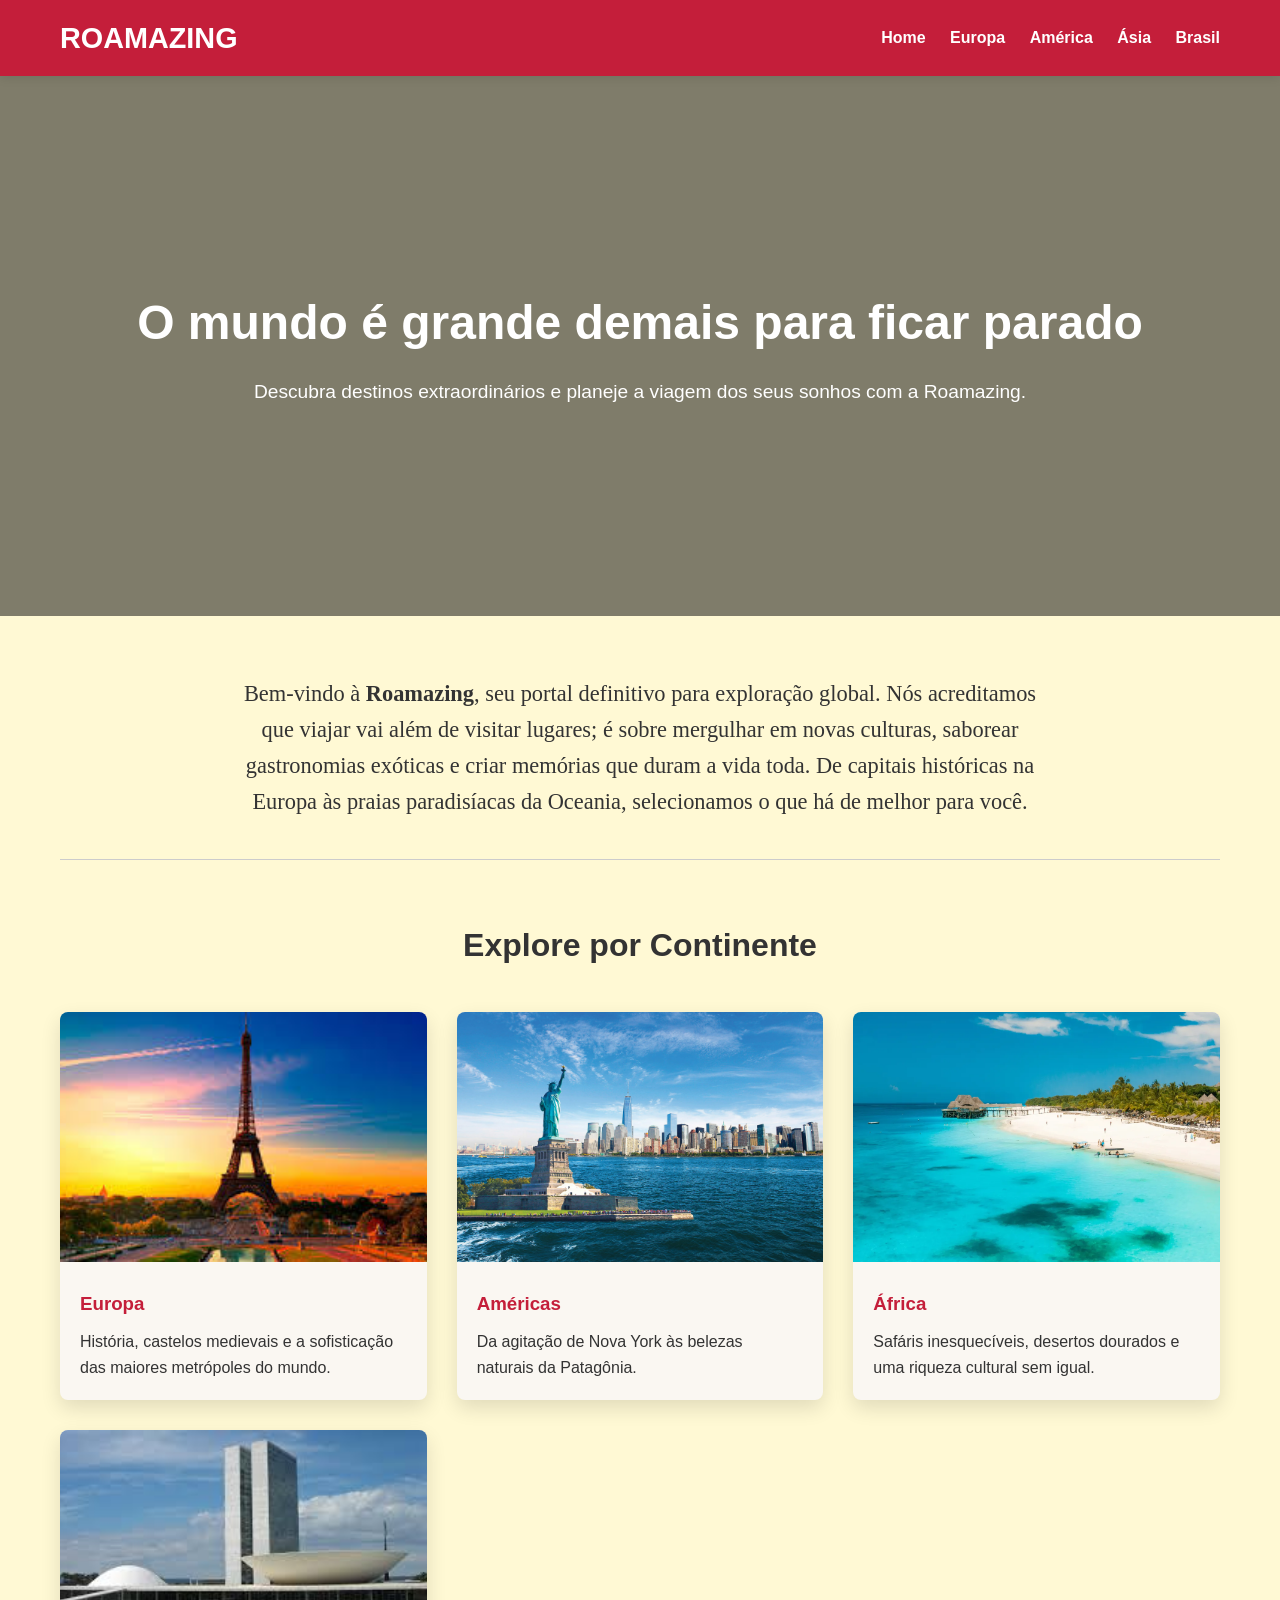
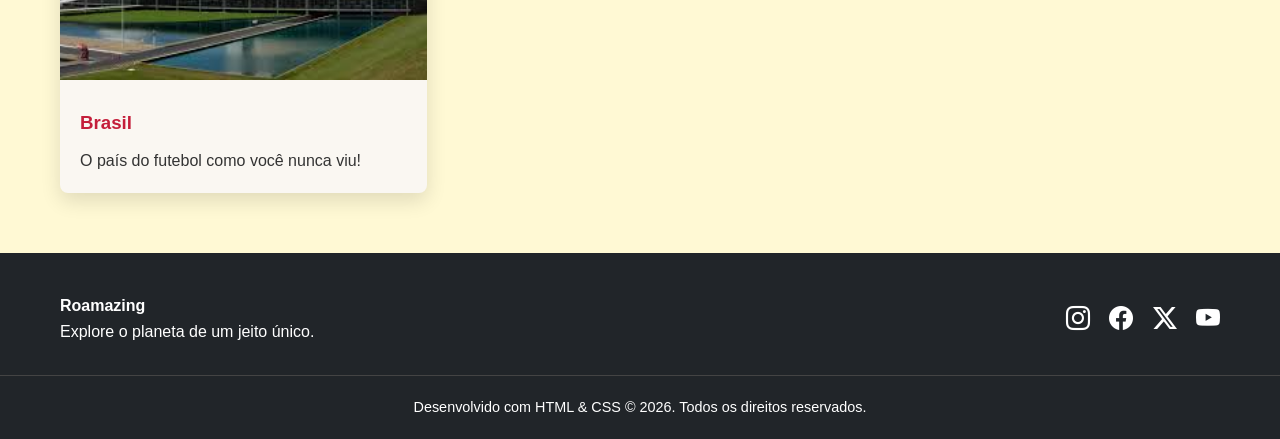
==== views/index.html @ d8ac1211 "criação da versão responsiva com CSS" ====
<!DOCTYPE html>
<html lang="pt-br">
<head>
    <meta charset="UTF-8">
    <meta name="viewport" content="width=device-width, initial-scale=1.0">
    <title>Roamazing | Explore o Mundo</title>
    <link rel="stylesheet" href="style.css">
    <link rel="stylesheet" href="https://cdn.jsdelivr.net/npm/bootstrap-icons@1.11.3/font/bootstrap-icons.min.css">
</head>
<body>

    <header class="main-header">
        <div class="header-container">
            <div class="logo-area">
                <h1 class="site-logo">Roamazing</h1>
            </div>
            <nav class="nav-menu">
                <a href="index.html">Home</a>
                <a href="destinos/europa/europa.html">Europa</a>
                <a href="#">América</a>
                <a href="#">Ásia</a>
                <a href="#">Brasil</a>
            </nav>
        </div>
    </header>

    <main>
        <section class="hero-banner">
            <div class="hero-content">
                <h2>O mundo é grande demais para ficar parado</h2>
                <p>Descubra destinos extraordinários e planeje a viagem dos seus sonhos com a Roamazing.</p>
            </div>
        </section>

        <section class="intro-section">
            <div class="container">
                <p class="intro-text">
                    Bem-vindo à <strong>Roamazing</strong>, seu portal definitivo para exploração global. 
                    Nós acreditamos que viajar vai além de visitar lugares; é sobre mergulhar em novas culturas, 
                    saborear gastronomias exóticas e criar memórias que duram a vida toda. De capitais históricas na Europa 
                    às praias paradisíacas da Oceania, selecionamos o que há de melhor para você.
                </p>
                <hr class="divider">
            </div>
        </section>

        <section class="continents-grid">
            <div class="container">
                <h2 class="section-title">Explore por Continente</h2>
                <div class="grid-layout">
                    
                    <article class="info-card">
                        <img src="./regions/europa/destinos/paris.jfif" alt="Europa">
                        <div class="card-content">
                            <h3>Europa</h3>
                            <p>História, castelos medievais e a sofisticação das maiores metrópoles do mundo.</p>
                        </div>
                    </article>

                    <article class="info-card">
                        <img src="./regions/america/destinos/ny.jpg" alt="América">
                        <div class="card-content">
                            <h3>Américas</h3>
                            <p>Da agitação de Nova York às belezas naturais da Patagônia.</p>
                        </div>
                    </article>

                    <article class="info-card">
                        <img src="./regions/africa/destinos/zanzibar.webp" alt="África">
                        <div class="card-content">
                            <h3>África</h3>
                            <p>Safáris inesquecíveis, desertos dourados e uma riqueza cultural sem igual.</p>
                        </div>
                    </article>

                    <article class="info-card">
                        <img src="./regions/brasil/destinos/brasilia.jpg" alt="Brasil">
                        <div class="card-content">
                            <h3>Brasil</h3>
                            <p>O país do futebol como você nunca viu!</p>
                        </div>
                    </article>

                </div>
            </div>
        </section>
    </main>

    <footer class="main-footer">
        <div class="container footer-grid">
            <div class="footer-info">
                <h4>Roamazing</h4>
                <p>Explore o planeta de um jeito único.</p>
            </div>
            <div class="footer-social">
                <a href="#"><i class="bi bi-instagram"></i></a>
                <a href="#"><i class="bi bi-facebook"></i></a>
                <a href="#"><i class="bi bi-twitter-x"></i></a>
                <a href="#"><i class="bi bi-youtube"></i></a>
            </div>
        </div>
        <div class="footer-bottom">
            <p>Desenvolvido com HTML & CSS &copy; 2026. Todos os direitos reservados.</p>
        </div>
    </footer>

</body>
</html>
---- views/style.css ----
/* RESET BÁSICO */
* {
    margin: 0;
    padding: 0;
    box-sizing: border-box;
}

body {
    background-color: #FFF9D4; /* O mesmo bege do seu código */
    font-family: 'Segoe UI', Tahoma, Geneva, Verdana, sans-serif;
    color: #333;
    line-height: 1.6;
}

.container {
    max-width: 1200px;
    margin: 0 auto;
    padding: 0 20px;
}

.main-header {
    background: #C41E3A; /* Vermelho cereja */
    position: sticky;
    top: 0;
    z-index: 1000;
    padding: 15px 0;
    box-shadow: 0 2px 10px rgba(0,0,0,0.1);
}

.header-container {
    display: flex;
    justify-content: space-between;
    align-items: center;
    max-width: 1200px;
    margin: 0 auto;
    padding: 0 20px;
}

.site-logo {
    color: white;
    font-size: 1.8rem;
    font-weight: bold;
    text-transform: uppercase;
}

.nav-menu a {
    color: white;
    text-decoration: none;
    margin-left: 20px;
    font-weight: bold;
    transition: color 0.3s;
}

.nav-menu a:hover {
    color: #ffcc00;
}

.hero-banner {
    height: 60vh;
    background: linear-gradient(rgba(0,0,0,0.5), rgba(0,0,0,0.5)), 
                url('https://images.unsplash.com/photo-1488085061387-422e29b40080?q=80&w=1500');
    background-size: cover;
    background-position: center;
    display: flex;
    align-items: center;
    justify-content: center;
    text-align: center;
    color: white;
}

.hero-content h2 {
    font-size: 3rem;
    margin-bottom: 15px;
}

.hero-content p {
    font-size: 1.2rem;
}

.intro-section {
    padding: 60px 0;
    text-align: center;
}

.intro-text {
    font-family: Georgia, serif;
    font-size: 1.4rem;
    max-width: 800px;
    margin: 0 auto;
}

.divider {
    margin-top: 40px;
    border: 0;
    border-top: 1px solid #ccc;
}

.continents-grid {
    padding-bottom: 60px;
}

.section-title {
    text-align: center;
    margin-bottom: 40px;
    font-size: 2rem;
}

.grid-layout {
    display: grid;
    grid-template-columns: repeat(auto-fit, minmax(300px, 1fr));
    gap: 30px;
}

.info-card {
    background: #faf7f2;
    border-radius: 8px;
    overflow: hidden;
    box-shadow: 0 8px 20px rgba(0,0,0,0.12);
    transition: transform 0.3s ease;
    cursor: pointer;
}

.info-card:hover {
    transform: scale(1.05);
}

.info-card img {
    width: 100%;
    height: 250px;
    object-fit: cover;
}

.card-content {
    padding: 20px;
}

.card-content h3 {
    margin-bottom: 10px;
    color: #C41E3A;
}

/* RODAPÉ */
.main-footer {
    background: #212529;
    color: white;
    padding: 40px 0 20px 0;
}

.footer-grid {
    display: flex;
    justify-content: space-between;
    align-items: center;
    flex-wrap: wrap;
    gap: 20px;
}

.footer-social a {
    color: white;
    font-size: 1.5rem;
    margin-left: 15px;
    transition: color 0.3s;
}

.footer-social a:hover {
    color: #ffc107;
}

.footer-bottom {
    text-align: center;
    margin-top: 30px;
    padding-top: 20px;
    border-top: 1px solid #444;
    font-size: 0.9rem;
}

<!--- MEDIA QUERIES P/ RESPONSIVIDADE --->
@media (max-width: 768px) {
    .header-container {
        flex-direction: column;
    }
    .nav-menu {
        margin-top: 15px;
    }
    .nav-menu a {
        margin: 0 10px;
    }
    .hero-content h2 {
        font-size: 2rem;
    }
}
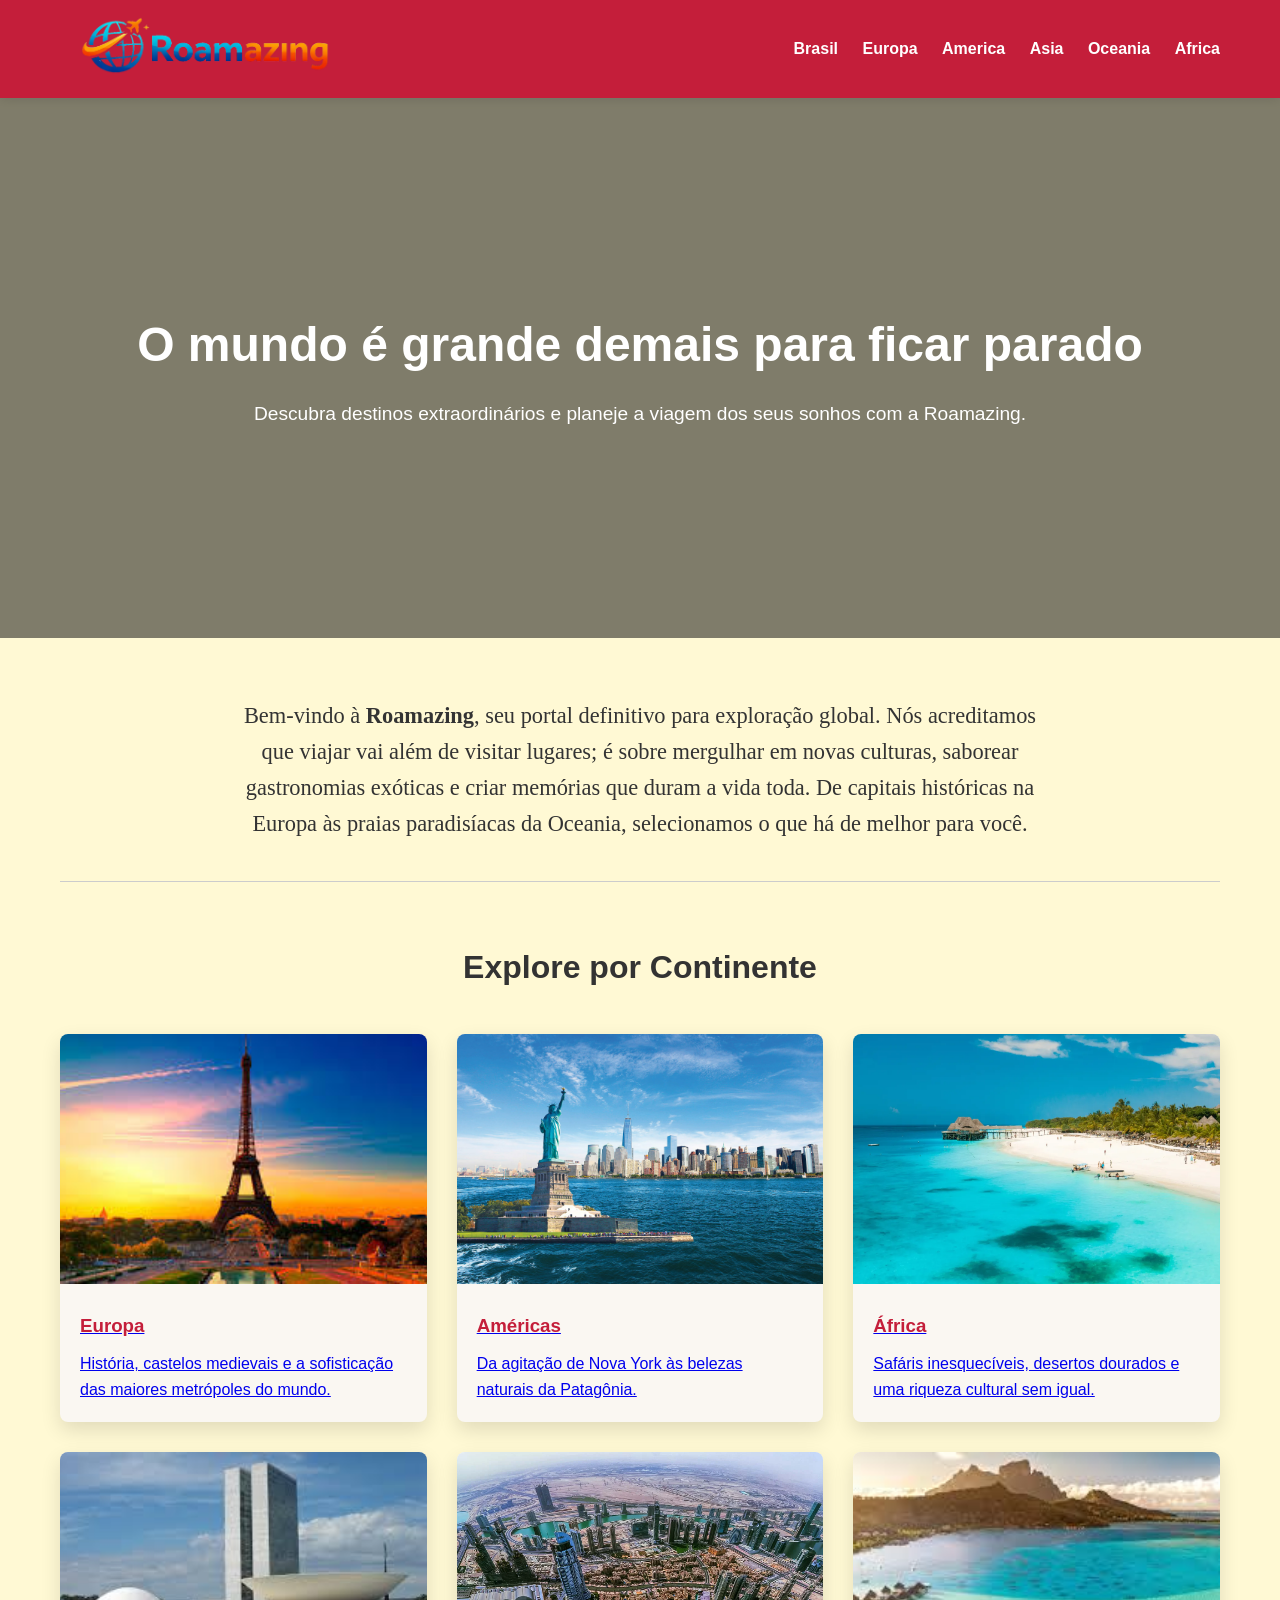
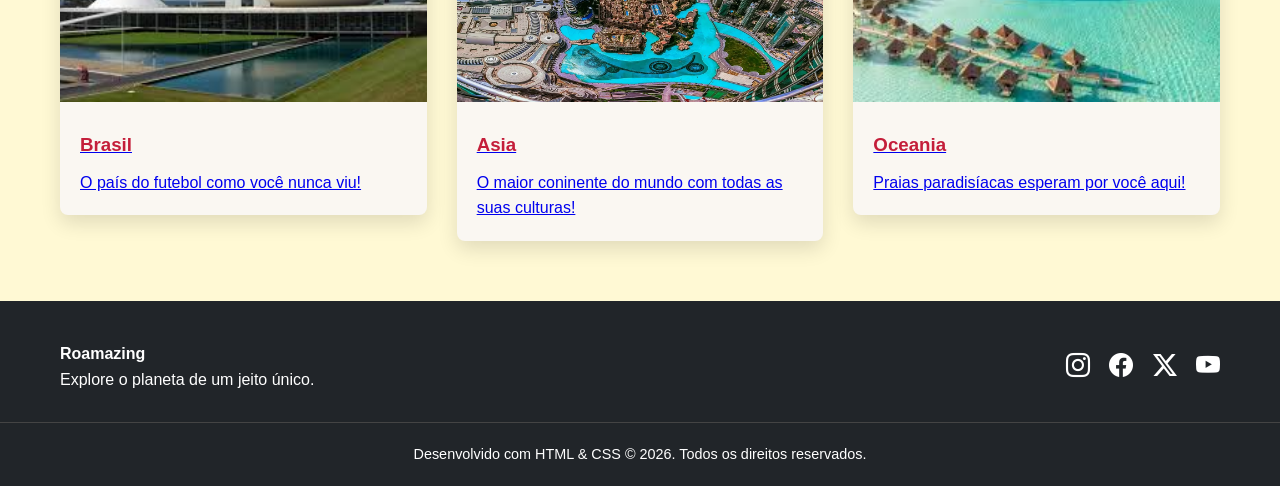
==== commit dbd18f80: "Atualização do README" ====
--- a/views/index.html
+++ b/views/index.html
@@ -1,5 +1,6 @@
 <!DOCTYPE html>
 <html lang="pt-br">
+
 <head>
     <meta charset="UTF-8">
     <meta name="viewport" content="width=device-width, initial-scale=1.0">
@@ -7,19 +8,19 @@
     <link rel="stylesheet" href="style.css">
     <link rel="stylesheet" href="https://cdn.jsdelivr.net/npm/bootstrap-icons@1.11.3/font/bootstrap-icons.min.css">
 </head>
+
 <body>
 
     <header class="main-header">
         <div class="header-container">
-            <div class="logo-area">
-                <h1 class="site-logo">Roamazing</h1>
-            </div>
+            <a href="../../index.html"><img src="../images/logoCompleta.png" class="logo"></a>
             <nav class="nav-menu">
-                <a href="index.html">Home</a>
-                <a href="destinos/europa/europa.html">Europa</a>
-                <a href="#">América</a>
-                <a href="#">Ásia</a>
-                <a href="#">Brasil</a>
+                <a href="regions/brasil/brasil.html">Brasil</a>
+                <a href="regions/europa/europa.html">Europa</a>
+                <a href="regions/america/america.html">America</a>
+                <a href="regions/asia/asia.html">Asia</a>
+                <a href="regions/oceania/oceania.html">Oceania</a>
+                <a href="regions/africa/africa.html">Africa</a>
             </nav>
         </div>
     </header>
@@ -35,9 +36,10 @@
         <section class="intro-section">
             <div class="container">
                 <p class="intro-text">
-                    Bem-vindo à <strong>Roamazing</strong>, seu portal definitivo para exploração global. 
-                    Nós acreditamos que viajar vai além de visitar lugares; é sobre mergulhar em novas culturas, 
-                    saborear gastronomias exóticas e criar memórias que duram a vida toda. De capitais históricas na Europa 
+                    Bem-vindo à <strong>Roamazing</strong>, seu portal definitivo para exploração global.
+                    Nós acreditamos que viajar vai além de visitar lugares; é sobre mergulhar em novas culturas,
+                    saborear gastronomias exóticas e criar memórias que duram a vida toda. De capitais históricas na
+                    Europa
                     às praias paradisíacas da Oceania, selecionamos o que há de melhor para você.
                 </p>
                 <hr class="divider">
@@ -48,23 +50,26 @@
             <div class="container">
                 <h2 class="section-title">Explore por Continente</h2>
                 <div class="grid-layout">
-                    
-                    <article class="info-card">
-                        <img src="./regions/europa/destinos/paris.jfif" alt="Europa">
-                        <div class="card-content">
-                            <h3>Europa</h3>
-                            <p>História, castelos medievais e a sofisticação das maiores metrópoles do mundo.</p>
-                        </div>
-                    </article>
 
-                    <article class="info-card">
-                        <img src="./regions/america/destinos/ny.jpg" alt="América">
-                        <div class="card-content">
-                            <h3>Américas</h3>
-                            <p>Da agitação de Nova York às belezas naturais da Patagônia.</p>
-                        </div>
-                    </article>
-
+                    <a href="regions/europa/europa.html">
+                        <article class="info-card">
+                            <img src="./regions/europa/destinos/paris.jfif" alt="Europa">
+                            <div class="card-content">
+                                <h3>Europa</h3>
+                                <p>História, castelos medievais e a sofisticação das maiores metrópoles do mundo.</p>
+                            </div>
+                        </article>
+                    </a>
+                    <a href="regions/america/america.html">
+                        <article class="info-card">
+                            <img src="./regions/america/destinos/ny.jpg" alt="América">
+                            <div class="card-content">
+                                <h3>Américas</h3>
+                                <p>Da agitação de Nova York às belezas naturais da Patagônia.</p>
+                            </div>
+                        </article>
+                    </a>
+                    <a href="regions/africa/africa.html">
                     <article class="info-card">
                         <img src="./regions/africa/destinos/zanzibar.webp" alt="África">
                         <div class="card-content">
@@ -72,15 +77,34 @@
                             <p>Safáris inesquecíveis, desertos dourados e uma riqueza cultural sem igual.</p>
                         </div>
                     </article>
-
-                    <article class="info-card">
-                        <img src="./regions/brasil/destinos/brasilia.jpg" alt="Brasil">
-                        <div class="card-content">
-                            <h3>Brasil</h3>
-                            <p>O país do futebol como você nunca viu!</p>
-                        </div>
-                    </article>
-
+                    </a>
+                    <a href="regions/brasil/brasil.html">
+                        <article class="info-card">
+                            <img src="./regions/brasil/destinos/brasilia.jpg" alt="Brasil">
+                            <div class="card-content">
+                                <h3>Brasil</h3>
+                                <p>O país do futebol como você nunca viu!</p>
+                            </div>
+                        </article>
+                    </a>
+                    <a href="regions/asia/asia.html">
+                        <article class="info-card">
+                            <img src="./regions/asia/destinos/dubai.webp" alt="Brasil">
+                            <div class="card-content">
+                                <h3>Asia</h3>
+                                <p>O maior coninente do mundo com todas as suas culturas!</p>
+                            </div>
+                        </article>
+                    </a>
+                    <a href="regions/oceania/oceania.html">
+                        <article class="info-card">
+                            <img src="./regions/oceania/destinos/borabora.jfif" alt="Brasil">
+                            <div class="card-content">
+                                <h3>Oceania</h3>
+                                <p>Praias paradisíacas esperam por você aqui!</p>
+                            </div>
+                        </article>
+                    </a>
                 </div>
             </div>
         </section>
@@ -105,4 +129,5 @@
     </footer>
 
 </body>
+
 </html>
--- a/views/style.css
+++ b/views/style.css
@@ -1,12 +1,19 @@
-/* RESET BÁSICO */
 * {
     margin: 0;
     padding: 0;
     box-sizing: border-box;
 }
 
+.logo{
+    position: relative; 
+    width: 270px; 
+    height: auto;
+    padding-left: 20px;
+    top: 20%;
+}
+
 body {
-    background-color: #FFF9D4; /* O mesmo bege do seu código */
+    background-color: #FFF9D4;
     font-family: 'Segoe UI', Tahoma, Geneva, Verdana, sans-serif;
     color: #333;
     line-height: 1.6;
@@ -19,8 +26,8 @@
 }
 
 .main-header {
-    background: #C41E3A; /* Vermelho cereja */
-    position: sticky;
+    background: #C41E3A;
+    position: -webkit-sticky;
     top: 0;
     z-index: 1000;
     padding: 15px 0;
@@ -173,7 +180,6 @@
     font-size: 0.9rem;
 }
 
-<!--- MEDIA QUERIES P/ RESPONSIVIDADE --->
 @media (max-width: 768px) {
     .header-container {
         flex-direction: column;
